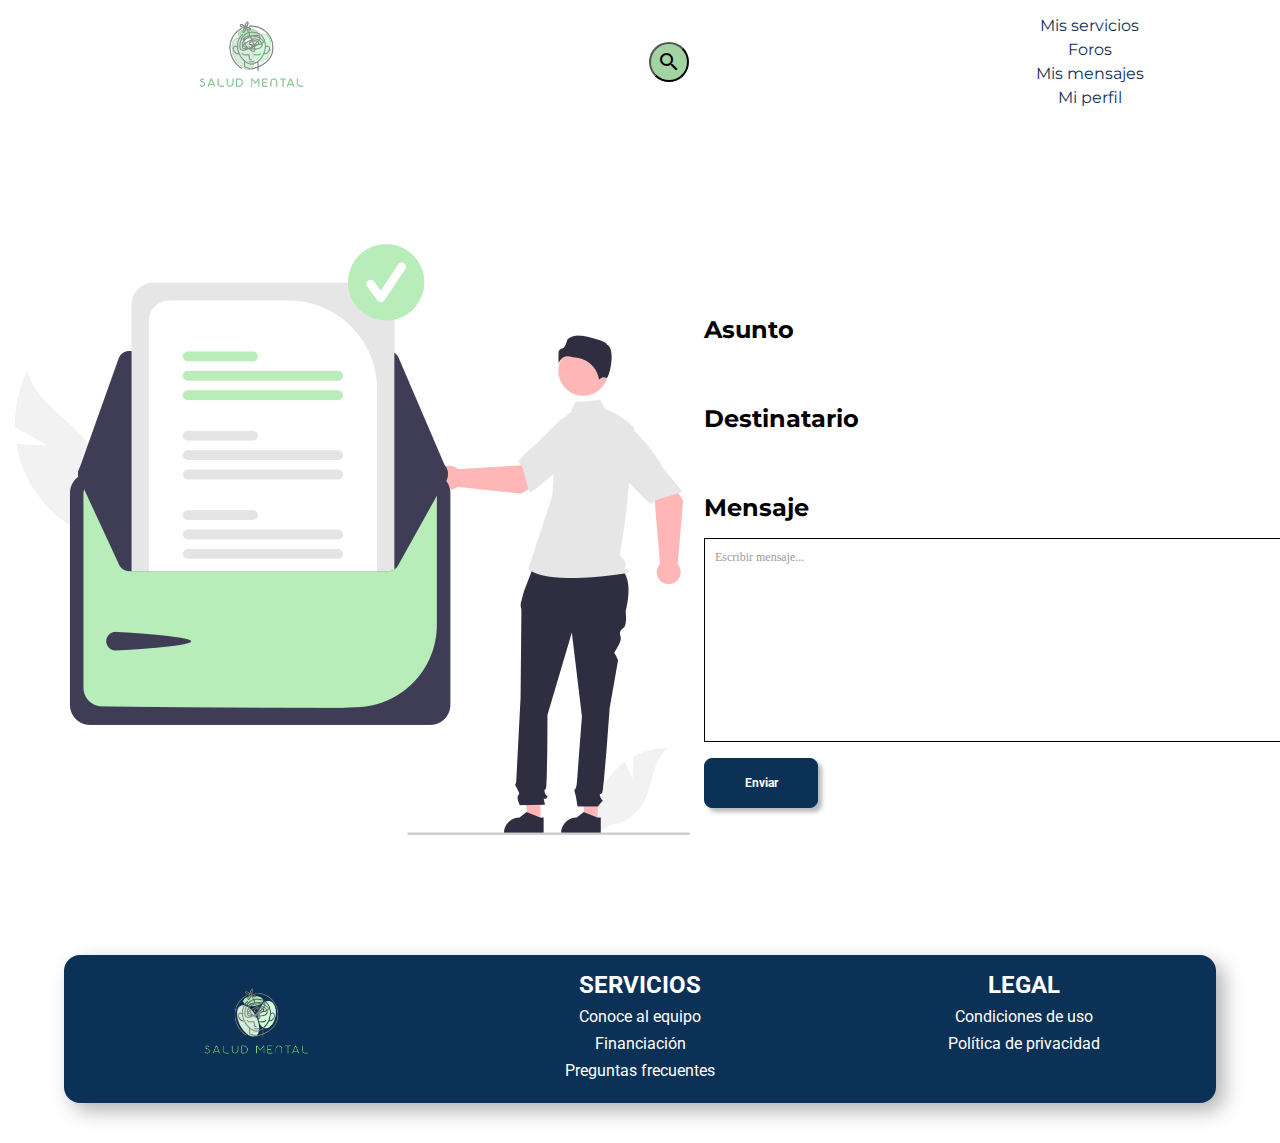
==== EscribirMensaje.html @ 594d92c9 "Escribir mensajes hecho" ====
<!DOCTYPE html>
<html lang="en">

<head>
    <meta charset="UTF-8">
    <meta http-equiv="X-UA-Compatible" content="IE=edge">
    <meta name="viewport" content="width=device-width, initial-scale=1.0">
    <link href="https://fonts.googleapis.com/icon?family=Material+Icons" rel="stylesheet">
    <link rel="stylesheet" href="/css/styleEscribirMensaje.css">
    <title>Escribir mensaje</title>
</head>

<body>
    <header id="header">
        <!--logo-->
        <div class="logo">
            <a href="index.html"><img src="/img/logo-salud-mental.png" alt="Logotipo Salud Mental"></a>
        </div>
        <!--buscador desplegable-->
        <div class="cont-buscador">
            <div class="buscador">
                <input class="buscador-input" type="text" name="" placeholder="Buscar">
                <button class="buscador-btn" href="#">
                    <i class="material-icons">search</i>
                </button>
            </div>
        </div>
        <!--botones-->
        <div class="nav">
            <nav>
                <ul>
                    <li><a href="">
                            <p>Mis servicios</p>
                        </a>
                    </li>
                    <li><a href="">
                            <p>Foros</p>
                        </a>
                    </li>

                    <li><a href="">
                            <p>Mis mensajes</p>
                        </a>
                    </li>

                    <li><a href="">
                        <p>Mi perfil</p>
                    </a>
                </li>

                </ul>
            </nav>
        </div>
        <div class="nav-mobile">
            <nav>
                <ul class="main-links">
                    <li><a href="">
                            <p>Menú</p>
                        </a>
                        <ul class="dropdown">
                            <li><a href="">
                                    <p class="IS">Iniciar Sesión</p>
                                </a></li>
                            <li><a href="">
                                    <p>Servicios</p>
                                </a></li>
                            <li><a href="">
                                    <p>Foros</p>
                                </a></li>
                            <li><a href="">
                                    <p>Nosotros</p>
                                </a></li>
                        </ul>
                    </li>
                </ul>
            </nav>
        </div>
    </header>

    <div class="section">

        <div class="financiacion">

            <div class="img-financiacion">
                <img src="/img/mensajes.png">
            </div>

            <div class="contenido-financiacion">
                <div class="txt-financiacion">
                    <h2>Asunto</h2>
                    <h2>Destinatario</h2>
                    <h2>Mensaje</h2>
                    <div class="escribir-mensaje">
                        <p>Escribir mensaje...</p>
                    </div>
                    <div class="btn-dar-alta">
                        <a href="">
                            Enviar
                        </a>
                    </div>
                </div>
            </div>

        </div>
    </div>
    </div>





    <footer id="footer">
        <!--logo-->
        <div class="logo-footer">
            <a href="index.html"><img src="/img/logo-salud-mental.png" alt="Logotipo Salud Mental"></a>
        </div>
        <!--servicios-->
        <div class="servicios-footer">
            <a href="">
                <h3>SERVICIOS</h3>
            </a>
            <a href="">
                <p>Conoce al equipo</p>
            </a>
            <a href="">
                <p>Financiación</p>
            </a>
            <a href="">
                <p>Preguntas frecuentes</p>
            </a>
        </div>
        <!--legal-->
        <div class="legal-footer">
            <a href="">
                <h3>LEGAL</h3>
            </a>
            <a href="">
                <p>Condiciones de uso</p>
            </a>
            <a href="">
                <p>Política de privacidad</p>
            </a>
        </div>
    </footer>
</body>

</html>
---- css/styleEscribirMensaje.css ----
/* COMMON CASES */

/* Fonts */

@import url('https://fonts.googleapis.com/css2?family=Montserrat&display=swap');
@import url('https://fonts.googleapis.com/css2?family=Roboto&display=swap');

*{
    margin: 0;
    font-family: 'Montserrat', sans-serif;
}

/* Common utility cases */

.logo img, 
.logo-footer img{
    height: 120px;
    width: 120px;
}

.buscador{
    width: auto;
    border-radius: 21px;
}

.buscador:hover{
    border: 1px solid black;
}

.buscador:hover > .buscador-input {
    width: 240px;
    padding: 0 6px;
}

.buscador:hover > .buscador-btn {
    background: white;
    color : #2f3640;
}

.buscador-input {
    border:none;
    background: none;
    outline:none;
    float:left;
    padding: 0;
    color: black;
    font-size: 16px;
    transition: 1.5s ease;
    line-height: 40px;
    width: 0px;
}

.buscador-btn {
    color: black;
    float: right;
    width: 40px;
    height: 40px;
    border-radius: 50%;
    background: #a3d3a3;
    display: flex;
    justify-content: center;
    align-items: center;
    transition: 1.5s ease;
    margin: 2px;
}

.btn-1 {
    height: 3rem;
    width: 7rem;
    display: flex;
    justify-content: center;
    align-items: center;
    border: 1px solid #0C3157;
    background: #ffffff;
    border-radius: 8px;
    box-shadow: 4px 4px 4px rgba(50, 57, 50, 0.35);
}

.btn-2 {
  margin: 0 64px 16px 64px;
  height: 3rem;
  width: 7rem;
  display: flex;
  justify-content: center;
  align-items: center;
  border: 1px solid #0C3157;
  background: #0C3157;
  border-radius: 8px;
  box-shadow: 4px 4px 4px rgba(50, 57, 50, 0.35);
}

.btn-2 a{
  color: #ffffff;
  font-weight: bold;
  text-decoration: none;
  font-family: 'Roboto', sans-serif;
  font-size: 12px;
}

.btn-1 a{
    color: #0C3157;
    font-weight: bold;
    text-decoration: none;
    font-family: 'Roboto', sans-serif;
    font-size: 16px;
}


/* Header */

#header{
    height: auto;
    width: 90%;
    display: flex;
    justify-content: space-evenly;
    margin-left: 5%;
}

.logo{
    width: 20%;
    display: flex;
    justify-content: center;
    align-items: center;
}

.cont-buscador{
    width: 40%;
    display: flex;
    justify-content: center;
    align-items: center;
}

.nav{
    width: 15%;
    display: flex;
    align-items: center;
    justify-content: right;
}

.nav ul{
    list-style-type: none;
    text-align: center;
    text-decoration: none;
}

.nav a{
    text-decoration: none;
    color: #0C3157;
    line-height: 24px;
}

.nav-mobile{
    display: none;
}

.btn{
    width: 15%;
    display: flex;
    justify-content: right;
    align-items: center;
}

/* Footer */

#footer{
    height: 148px;
    width: 90%;
    margin-left: 5%;
    margin-top: 40px;
    margin-bottom: 40px;
    border-radius: 16px;
    box-shadow: 8px 8px 20px 0px rgba(0, 0, 0, 0.3);
    display: flex;
    justify-content: space-around;
    background: #0C3157;
}

.logo-footer{
    width: 30%;
    display: flex;
    justify-content: center;
    align-items: center;
}

.servicios-footer{
    width: 30%;
    text-align: center;
    margin-top: 1rem;
}

.legal-footer{
    width: 30%;
    text-align: center;
    margin-top: 1rem;
}

.servicios-footer h3,
.legal-footer h3{
    font-family: 'Roboto', sans-serif;
    font-size: 1.5rem;
    font-weight: bold;
    color: #ffffff;
}

.servicios-footer p,
.legal-footer p{
    font-family: 'Roboto', sans-serif;
    font-size: 1rem;
    color: #ffffff;
    margin-top: 0.5rem;
}

.servicios-footer a,
.legal-footer a{
    text-decoration: none;
}

/* BODY SECTIONS */

/* Section common cases */

#container{
  height: auto;
  width: 100%
}

.section{
  height: auto;
  width: 90%;
  margin-left: 5%;
  margin-top: 40px;
  margin-bottom: 40px;
  border-radius: 16px;

}

/* Tarifas y financiación */

.tar-fin{
  height: auto;
  width: 100%;
}

.tarifas{
  height: auto;
  width: 100%;
  display: flex;
  justify-content: center;
}

.contenido-tarifas{
  height: auto;
  width: 50%;
  display: flex;
  flex-direction: column;
  justify-content: center;
}

.contenido-tarifas h2{
  margin: 24px 0;
  text-align: center;
}

.contenido-tarifas p{
  margin: 0 64px 16px 64px;
  text-align: justify;
}

.img-tarifas{
  height: auto;
  width: 50%;
  display: flex;
  justify-content: center;
}

.financiacion{
  height: auto;
  width: 100%;
  display: flex;
  justify-content: center;
}

.img-financiacion{
  height: auto;
  width: 50%;
  display: flex;
  justify-content: center;
}

.contenido-financiacion{
  height: auto;
  width: 50%;
  display: flex;
  flex-direction: column;
  justify-content: center;
}

.contenido-financiacion h2{
  margin: 60px 64px 16px 64px;
  text-align: match-parent;
}

.escribir-mensaje {
box-sizing: border-box;
margin: 0 64px 16px 64px;

width: 597px;
height: 204px;
left: 53px;
top: 270px;

background: #FFFFFF;
border: 0.5px solid #000000;
}

.escribir-mensaje p{
  /* Escribir mensaje ... */
margin: 10px 10px 60px 10px;
width: 153px;
height: 21px;
left: 59px;
top: 280px;

/* Textos/Noticias */

font-family: 'Alegreya Sans';
font-style: normal;
font-weight: 400;
font-size: 12px;
line-height: 140%;
/* or 17px */


/* Contraste/Gris */

color: #9B9B9B;

}

.btn-dar-alta {
  margin: 0 64px 16px 64px;
  height: 3rem;
  width: 7rem;
  display: flex;
  justify-content: center;
  align-items: center;
  border: 1px solid #0C3157;
  background: #0C3157;
  border-radius: 8px;
  box-shadow: 4px 4px 4px rgba(50, 57, 50, 0.35);
}

.btn-dar-alta a{
  color: #ffffff;
  font-weight: bold;
  text-decoration: none;
  font-family: 'Roboto', sans-serif;
  font-size: 12px;
}
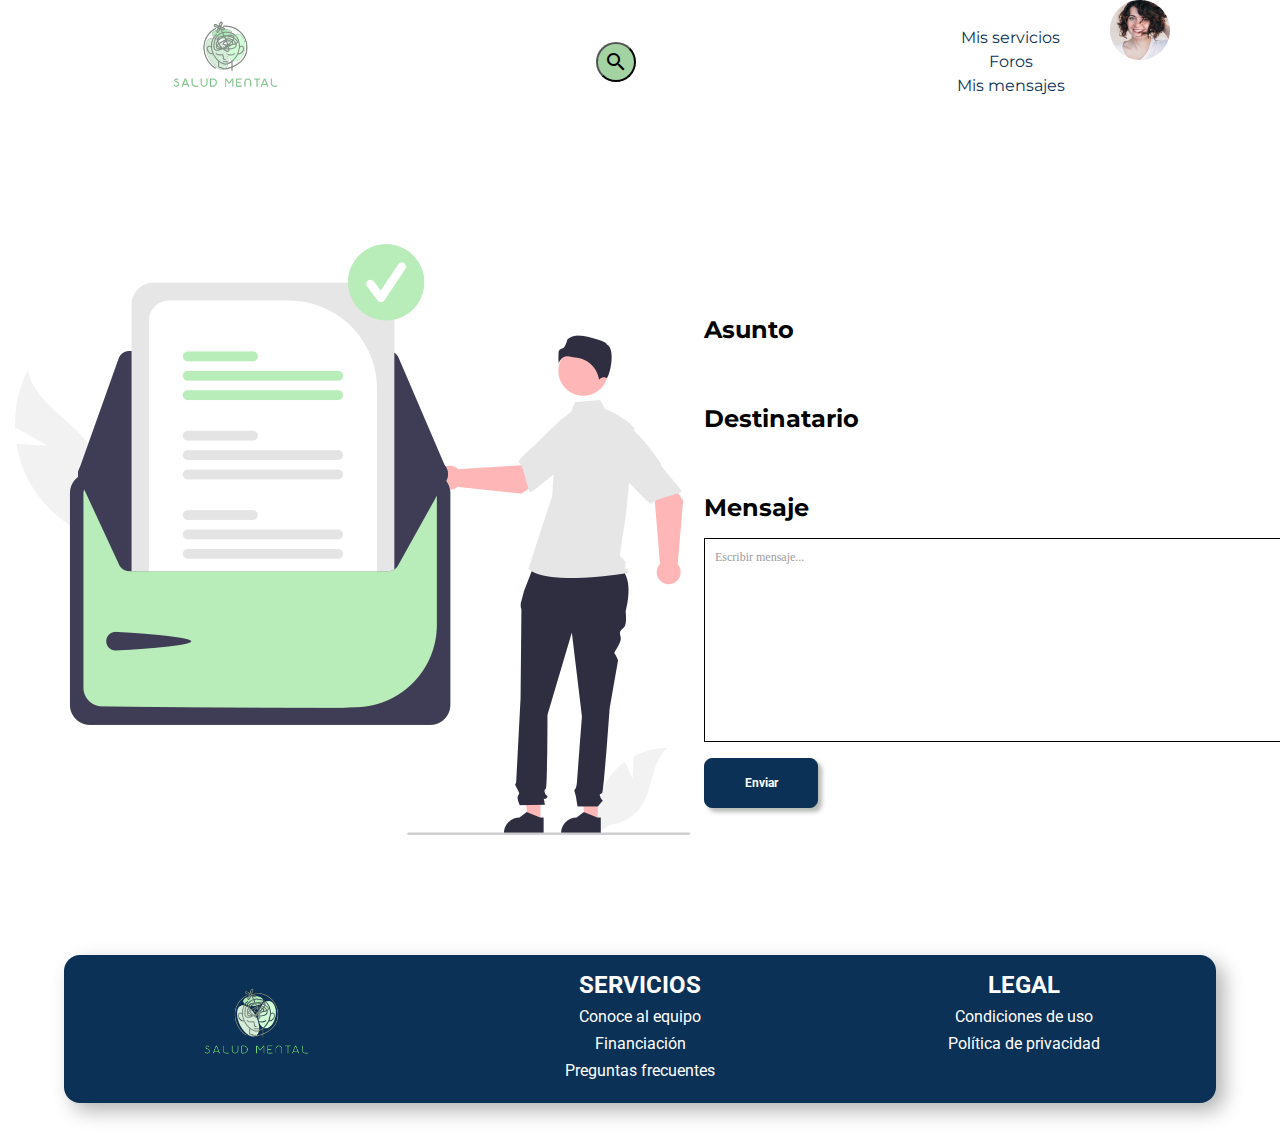
==== commit b1a6b644: "actualizacion" ====
--- a/EscribirMensaje.html
+++ b/EscribirMensaje.html
@@ -42,13 +42,10 @@
                             <p>Mis mensajes</p>
                         </a>
                     </li>
-
-                    <li><a href="">
-                        <p>Mi perfil</p>
-                    </a>
                 </li>
 
                 </ul>
+                
             </nav>
         </div>
         <div class="nav-mobile">
@@ -74,6 +71,9 @@
                     </li>
                 </ul>
             </nav>
+        </div>
+        <div class="profile">
+            <a href=""><img src="/img/perfil.png" alt="Foto logo perfil"></a>
         </div>
     </header>
 
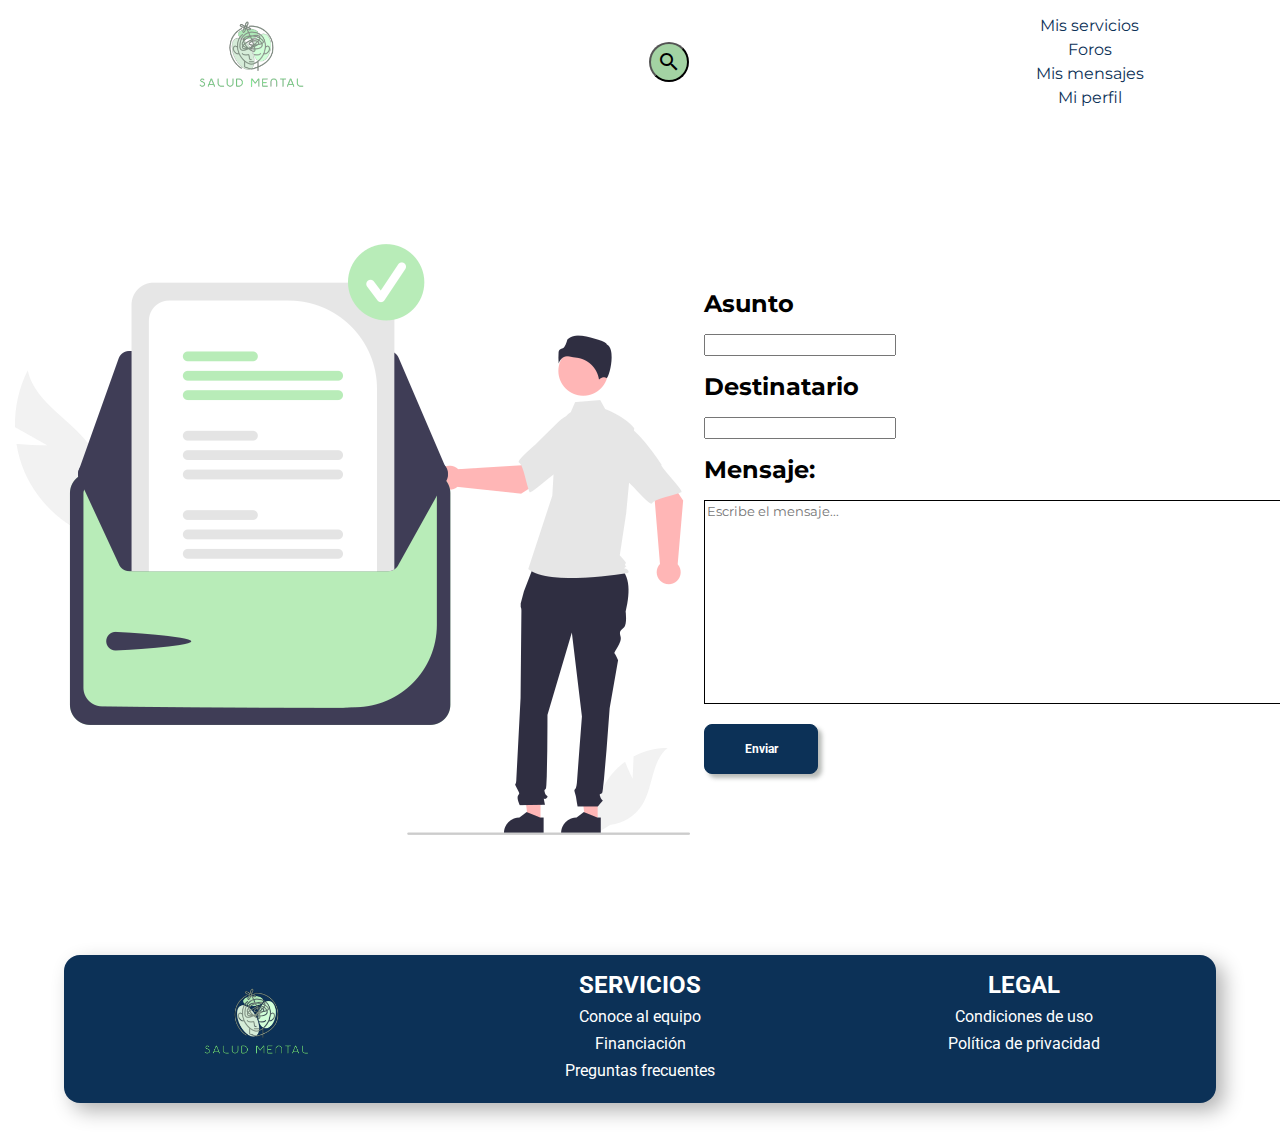
==== commit 395dd7f6: "Inputs puestos" ====
--- a/EscribirMensaje.html
+++ b/EscribirMensaje.html
@@ -42,10 +42,13 @@
                             <p>Mis mensajes</p>
                         </a>
                     </li>
+
+                    <li><a href="">
+                        <p>Mi perfil</p>
+                    </a>
                 </li>
 
                 </ul>
-                
             </nav>
         </div>
         <div class="nav-mobile">
@@ -72,9 +75,6 @@
                 </ul>
             </nav>
         </div>
-        <div class="profile">
-            <a href=""><img src="/img/perfil.png" alt="Foto logo perfil"></a>
-        </div>
     </header>
 
     <div class="section">
@@ -88,11 +88,11 @@
             <div class="contenido-financiacion">
                 <div class="txt-financiacion">
                     <h2>Asunto</h2>
+                    <input type="text">
                     <h2>Destinatario</h2>
-                    <h2>Mensaje</h2>
-                    <div class="escribir-mensaje">
-                        <p>Escribir mensaje...</p>
-                    </div>
+                    <input type="text">
+                    <H2>Mensaje:</H2>
+                    <textarea class="escribir-mensaje" placeholder="Escribe el mensaje..." name="mensaje" rows="4" cols="50"></textarea>
                     <div class="btn-dar-alta">
                         <a href="">
                             Enviar
--- a/css/styleEscribirMensaje.css
+++ b/css/styleEscribirMensaje.css
@@ -236,68 +236,35 @@
 
 /* Tarifas y financiación */
 
-.tar-fin{
+.financiacion{
   height: auto;
   width: 100%;
-}
-
-.tarifas{
-  height: auto;
-  width: 100%;
-  display: flex;
-  justify-content: center;
-}
-
-.contenido-tarifas{
+  display: flex;
+  justify-content: center;
+}
+
+.img-financiacion{
   height: auto;
   width: 50%;
   display: flex;
+  justify-content: center;
+}
+
+.contenido-financiacion{
+  height: auto;
+  width: 50%;
+  display: flex;
   flex-direction: column;
   justify-content: center;
 }
 
-.contenido-tarifas h2{
-  margin: 24px 0;
-  text-align: center;
-}
-
-.contenido-tarifas p{
+.contenido-financiacion h2{
+  margin: 0px 64px 16px 64px;
+  text-align: match-parent;
+}
+
+.contenido-financiacion input{
   margin: 0 64px 16px 64px;
-  text-align: justify;
-}
-
-.img-tarifas{
-  height: auto;
-  width: 50%;
-  display: flex;
-  justify-content: center;
-}
-
-.financiacion{
-  height: auto;
-  width: 100%;
-  display: flex;
-  justify-content: center;
-}
-
-.img-financiacion{
-  height: auto;
-  width: 50%;
-  display: flex;
-  justify-content: center;
-}
-
-.contenido-financiacion{
-  height: auto;
-  width: 50%;
-  display: flex;
-  flex-direction: column;
-  justify-content: center;
-}
-
-.contenido-financiacion h2{
-  margin: 60px 64px 16px 64px;
-  text-align: match-parent;
 }
 
 .escribir-mensaje {
@@ -315,7 +282,7 @@
 
 .escribir-mensaje p{
   /* Escribir mensaje ... */
-margin: 10px 10px 60px 10px;
+margin: 0 64px 16px 64px;
 width: 153px;
 height: 21px;
 left: 59px;
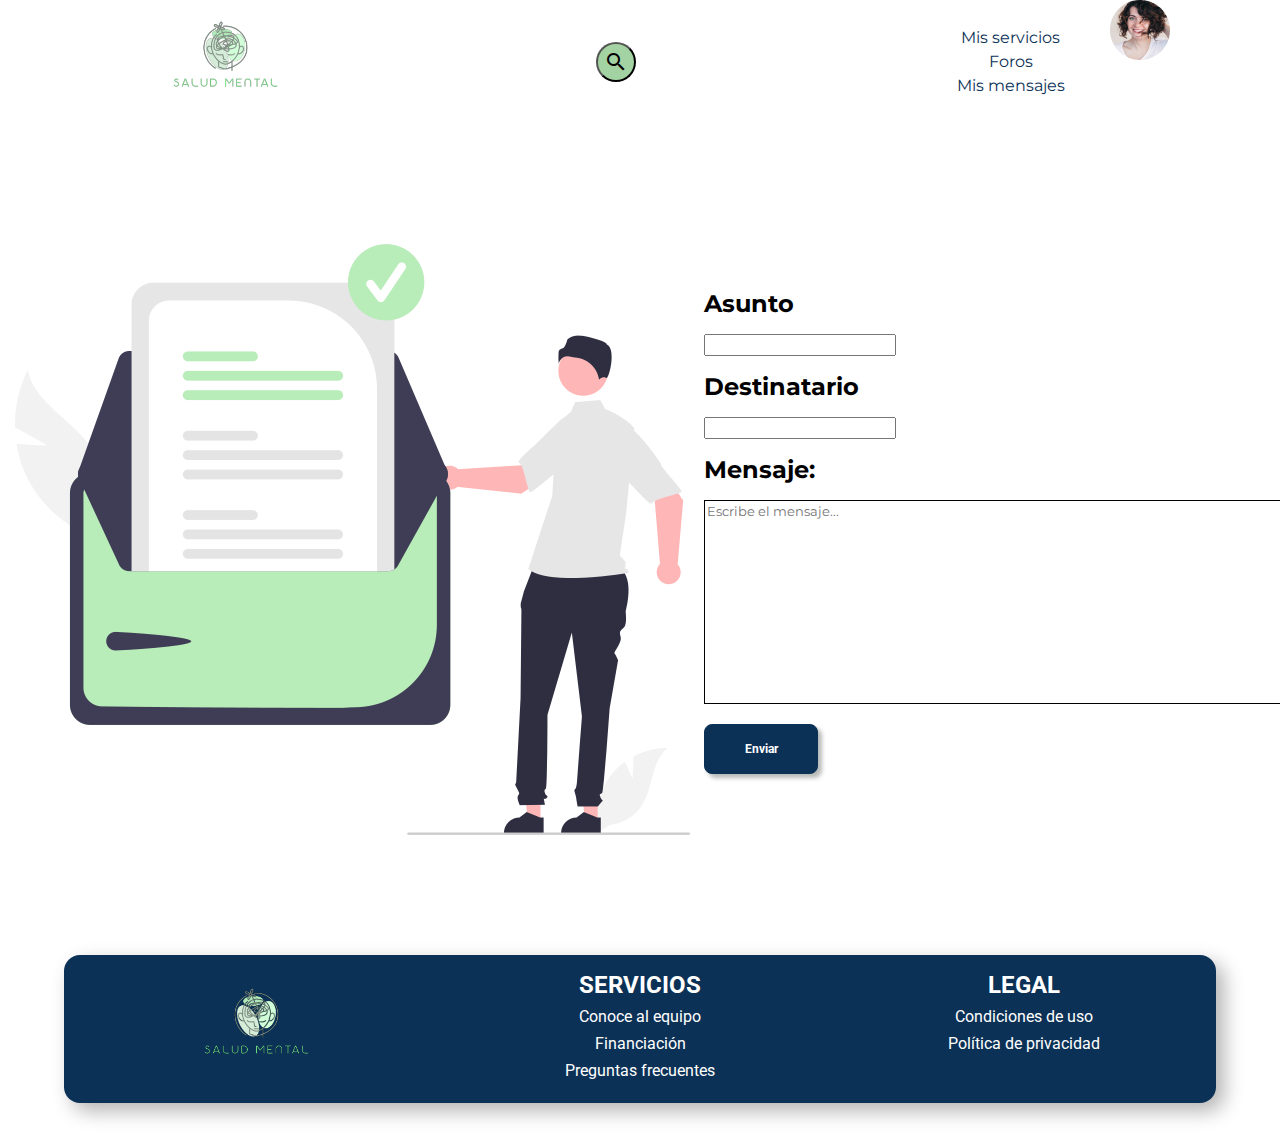
==== commit 13d5c92e: "Merge branch 'main' of https://github.com/addryx/a5-desarrollo-front-end" ====
--- a/EscribirMensaje.html
+++ b/EscribirMensaje.html
@@ -42,13 +42,10 @@
                             <p>Mis mensajes</p>
                         </a>
                     </li>
-
-                    <li><a href="">
-                        <p>Mi perfil</p>
-                    </a>
                 </li>
 
                 </ul>
+                
             </nav>
         </div>
         <div class="nav-mobile">
@@ -74,6 +71,9 @@
                     </li>
                 </ul>
             </nav>
+        </div>
+        <div class="profile">
+            <a href=""><img src="/img/perfil.png" alt="Foto logo perfil"></a>
         </div>
     </header>
 
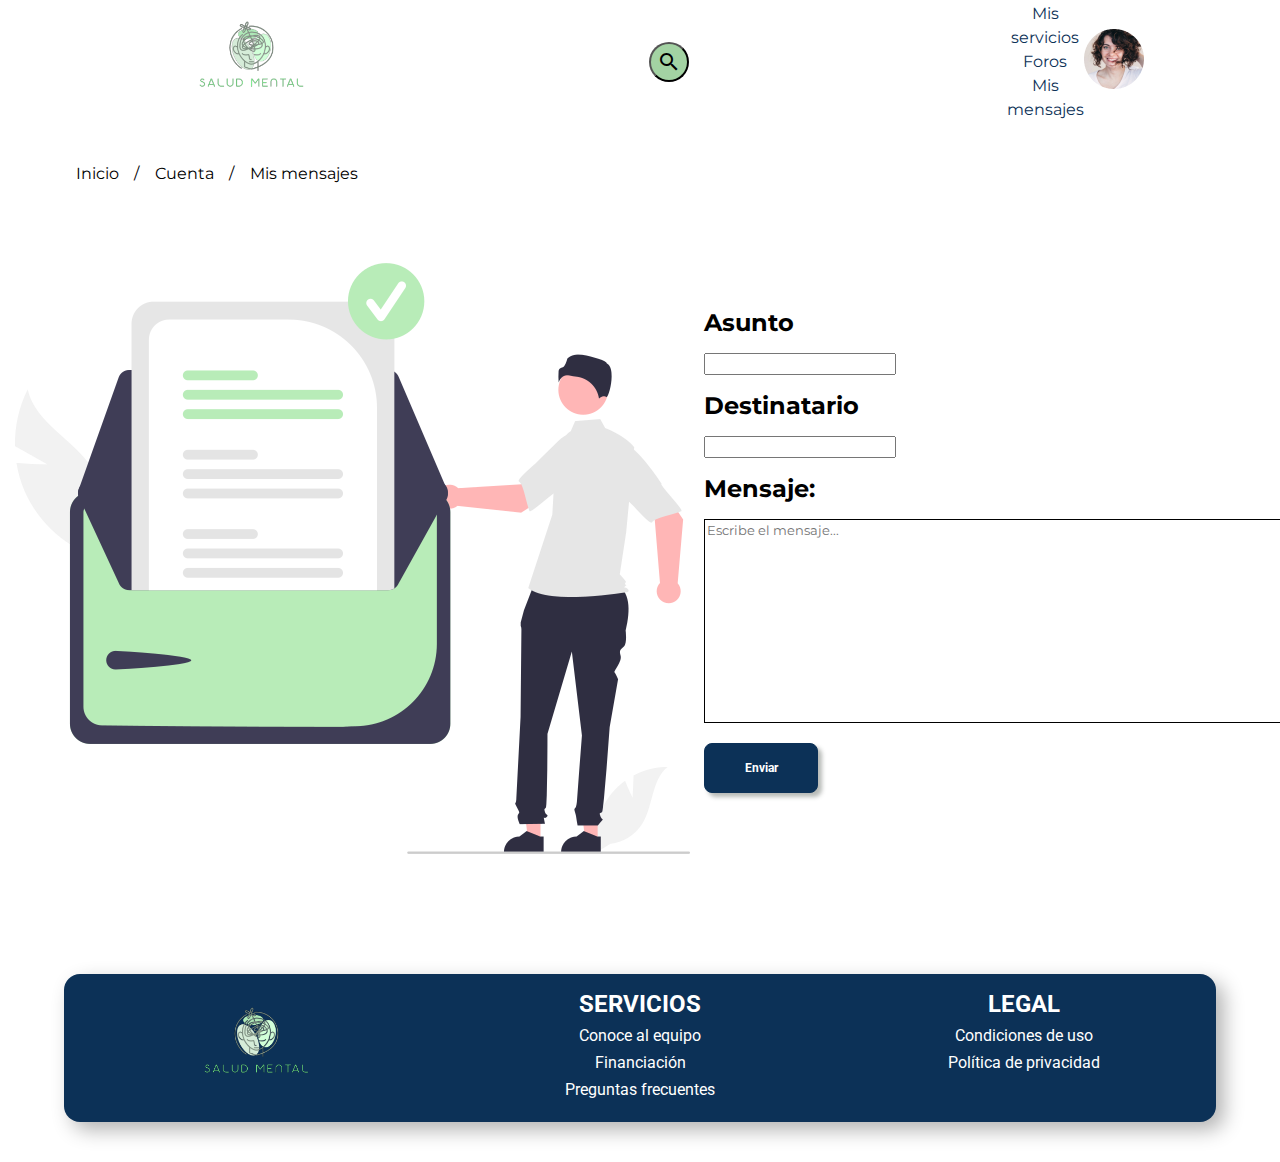
==== commit 1d2679af: "cositas" ====
--- a/EscribirMensaje.html
+++ b/EscribirMensaje.html
@@ -47,6 +47,10 @@
                 </ul>
                 
             </nav>
+
+            <div class="profile">
+                <a href=""><img src="/img/perfil.png" alt="Foto logo perfil"></a>
+            </div>
         </div>
         <div class="nav-mobile">
             <nav>
@@ -72,12 +76,18 @@
                 </ul>
             </nav>
         </div>
-        <div class="profile">
-            <a href=""><img src="/img/perfil.png" alt="Foto logo perfil"></a>
-        </div>
+
     </header>
 
     <div class="section">
+
+        <div class="breadcrumbs">
+            <a href="inicio">Inicio </a>
+            <a href="">/</a>
+            <a href="cuenta">Cuenta </a>
+            <a href="">/</a>
+            <a href="mis mensajes">Mis mensajes</a>
+        </div>
 
         <div class="financiacion">
 
@@ -90,7 +100,7 @@
                     <h2>Asunto</h2>
                     <input type="text">
                     <h2>Destinatario</h2>
-                    <input type="text">
+                    <input type="email">
                     <H2>Mensaje:</H2>
                     <textarea class="escribir-mensaje" placeholder="Escribe el mensaje..." name="mensaje" rows="4" cols="50"></textarea>
                     <div class="btn-dar-alta">
--- a/css/styleEscribirMensaje.css
+++ b/css/styleEscribirMensaje.css
@@ -231,7 +231,12 @@
   margin-top: 40px;
   margin-bottom: 40px;
   border-radius: 16px;
-
+}
+
+.breadcrumbs a:any-link{
+  text-decoration:none;
+  color:#000000;
+  margin-left: 1%;
 }
 
 /* Tarifas y financiación */
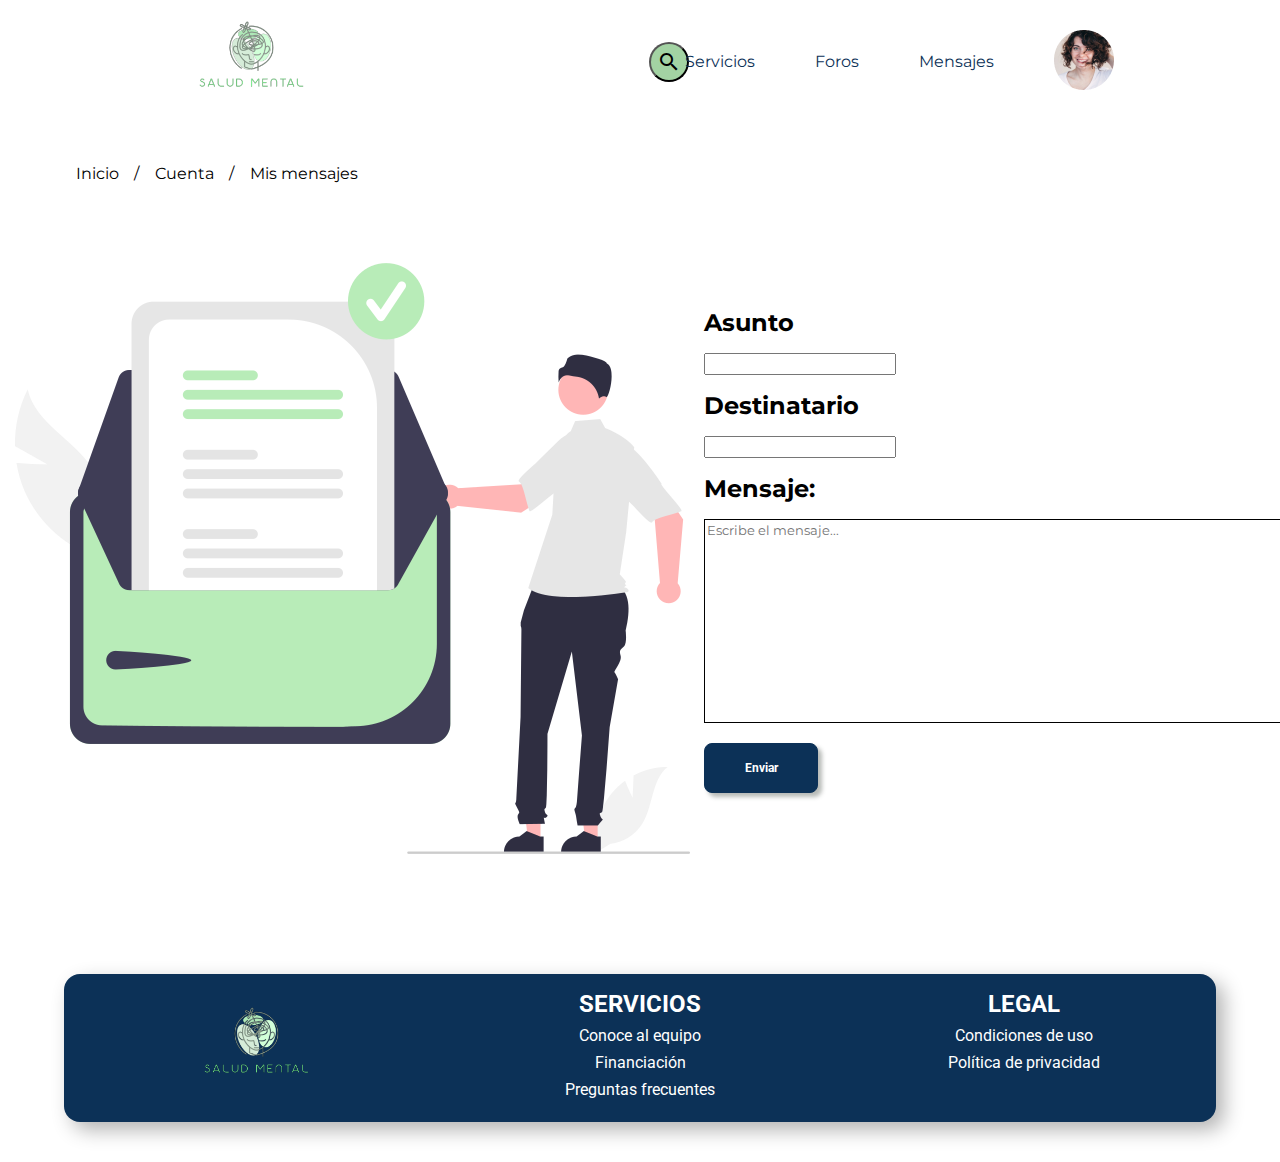
==== commit 88b49b95: "mejorado" ====
--- a/EscribirMensaje.html
+++ b/EscribirMensaje.html
@@ -30,28 +30,26 @@
             <nav>
                 <ul>
                     <li><a href="">
-                            <p>Mis servicios</p>
+                        Servicios
                         </a>
                     </li>
                     <li><a href="">
-                            <p>Foros</p>
+                            Foros
                         </a>
                     </li>
 
-                    <li><a href="">
-                            <p>Mis mensajes</p>
+                    <li><a href="Mensajes.html">
+                            Mensajes
                         </a>
                     </li>
-                </li>
+                    <li><div class="profile">
+                        <a href=""><img src="/img/perfil.png" alt="Foto logo perfil"></a>
+                    </div>
+                    </li>
+                </ul>
+            </nav>
+        </div>
 
-                </ul>
-                
-            </nav>
-
-            <div class="profile">
-                <a href=""><img src="/img/perfil.png" alt="Foto logo perfil"></a>
-            </div>
-        </div>
         <div class="nav-mobile">
             <nav>
                 <ul class="main-links">
@@ -60,7 +58,7 @@
                         </a>
                         <ul class="dropdown">
                             <li><a href="">
-                                    <p class="IS">Iniciar Sesión</p>
+                                    <p class="IS">Mi perfil</p>
                                 </a></li>
                             <li><a href="">
                                     <p>Servicios</p>
@@ -102,7 +100,8 @@
                     <h2>Destinatario</h2>
                     <input type="email">
                     <H2>Mensaje:</H2>
-                    <textarea class="escribir-mensaje" placeholder="Escribe el mensaje..." name="mensaje" rows="4" cols="50"></textarea>
+                    <textarea class="escribir-mensaje" placeholder="Escribe el mensaje..." name="mensaje" rows="4"
+                        cols="50"></textarea>
                     <div class="btn-dar-alta">
                         <a href="">
                             Enviar
--- a/css/styleEscribirMensaje.css
+++ b/css/styleEscribirMensaje.css
@@ -131,22 +131,37 @@
 }
 
 .nav{
-    width: 15%;
-    display: flex;
-    align-items: center;
-    justify-content: right;
+  width: 15%;
+  display: flex;
+  align-items: center;
+  -webkit-box-pack: justify;
+  -webkit-box-align: center;
+  justify-content: right;
 }
 
 .nav ul{
-    list-style-type: none;
-    text-align: center;
-    text-decoration: none;
+  list-style-type: none;
+  text-align: center;
+  text-decoration: none;
+  display: flex;
+  align-items: center;
+}
+
+.nav li{
+  margin: 20px;
+  list-style-type: none;
+  text-align: center;
+  display: inline-block;
 }
 
 .nav a{
-    text-decoration: none;
-    color: #0C3157;
-    line-height: 24px;
+  text-decoration: none;
+  color: #0C3157;
+  line-height: 18px;
+  text-align: center;
+  display: block;
+  padding: 10px;
+  
 }
 
 .nav-mobile{
